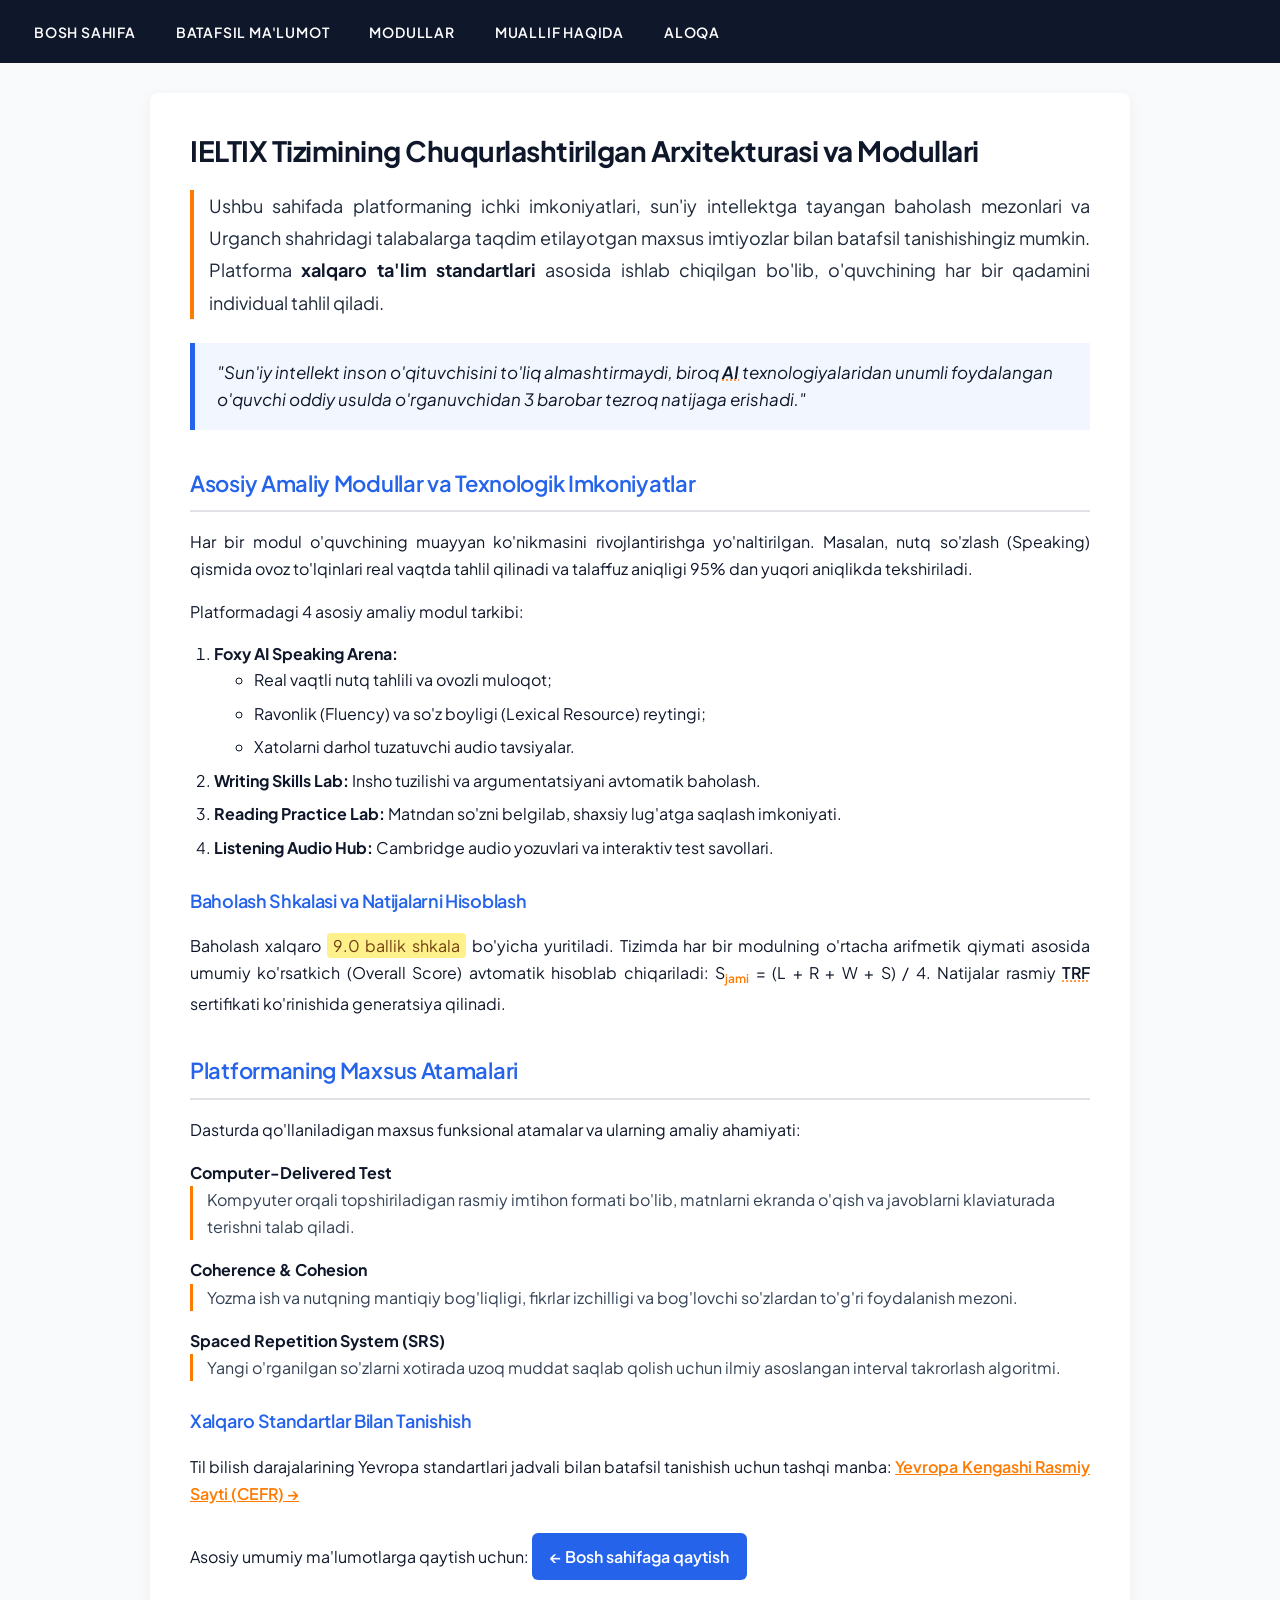
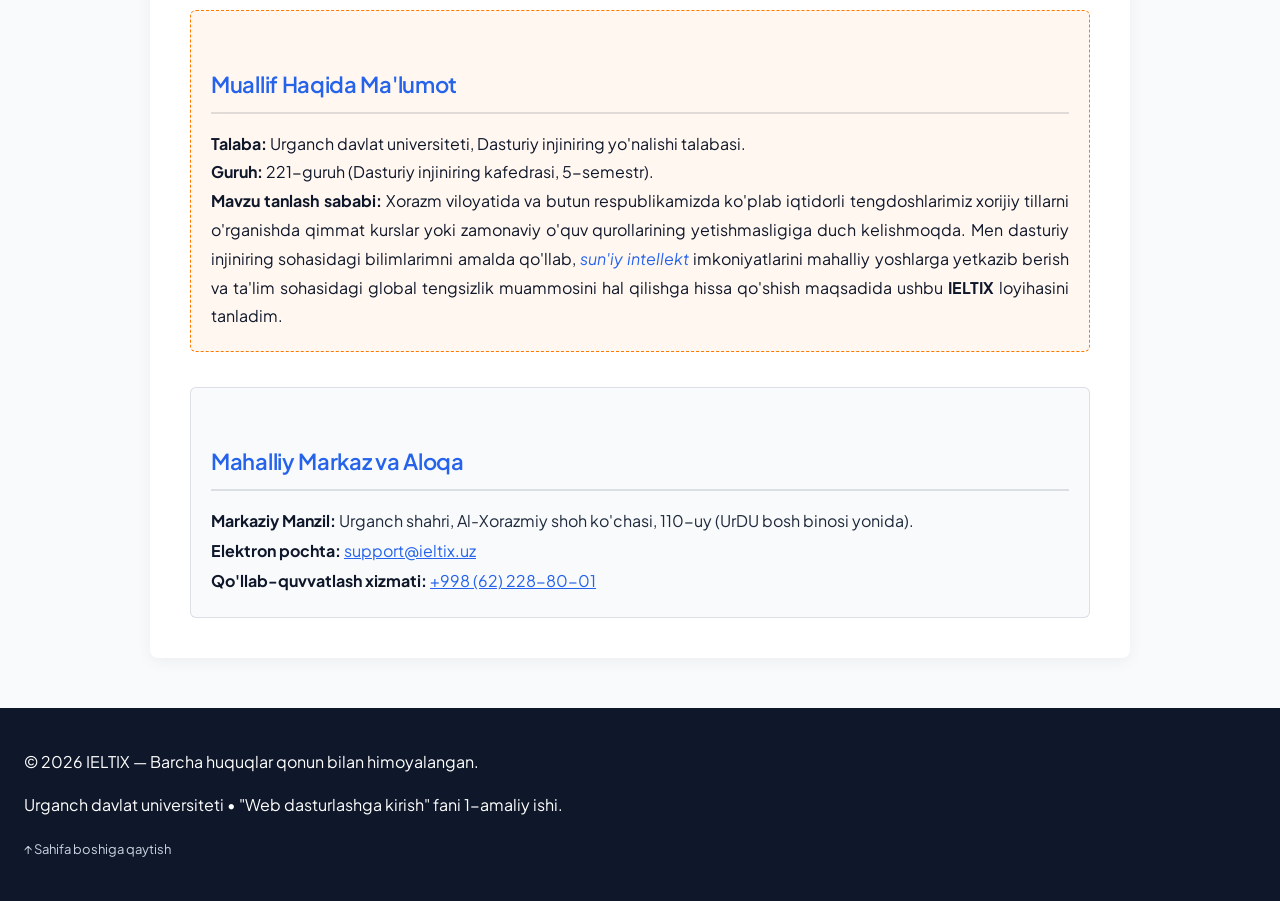
==== amaliy-01/batafsil.html @ 07a04989 "1-amaliy ish: HTML5 va CSS3 loyihasi (IELTIX)" ====
<!DOCTYPE html>
<html lang="uz">
<head>
    <meta charset="UTF-8">
    <meta name="viewport" content="width=device-width, initial-scale=1.0">
    <meta name="description" content="IELTIX platformasining batafsil modullari, Foxy AI examiner, Urganch o'quv markazi va amaliy ish muallifi haqida to'liq ma'lumot.">
    <title>IELTIX — Batafsil Ma'lumot va Muallif Haqida</title>
    <link rel="stylesheet" href="css/style.css">
</head>
<body id="yuqoriga">

    <header>
        <nav>
            <ul>
                <li><a href="index.html">Bosh sahifa</a></li>
                <li><a href="batafsil.html">Batafsil ma'lumot</a></li>
                <li><a href="#modullar">Modullar</a></li>
                <li><a href="#muallif">Muallif haqida</a></li>
                <li><a href="#aloqa">Aloqa</a></li>
            </ul>
        </nav>
    </header>

    <main>
        <h1>IELTIX Tizimining Chuqurlashtirilgan Arxitekturasi va Modullari</h1>

        <p class="kirish-matni">
            Ushbu sahifada platformaning ichki imkoniyatlari, sun'iy intellektga tayangan baholash mezonlari va Urganch shahridagi talabalarga taqdim etilayotgan maxsus imtiyozlar bilan batafsil tanishishingiz mumkin. Platforma <strong>xalqaro ta'lim standartlari</strong> asosida ishlab chiqilgan bo'lib, o'quvchining har bir qadamini individual tahlil qiladi.
        </p>

        <blockquote class="shior-iqtibos">
            "Sun'iy intellekt inson o'qituvchisini to'liq almashtirmaydi, biroq <abbr title="Artificial Intelligence">AI</abbr> texnologiyalaridan unumli foydalangan o'quvchi oddiy usulda o'rganuvchidan 3 barobar tezroq natijaga erishadi."
        </blockquote>

        <h2 id="modullar">Asosiy Amaliy Modullar va Texnologik Imkoniyatlar</h2>

        <p>
            Har bir modul o'quvchining muayyan ko'nikmasini rivojlantirishga yo'naltirilgan. Masalan, nutq so'zlash (Speaking) qismida ovoz to'lqinlari real vaqtda tahlil qilinadi va talaffuz aniqligi 95% dan yuqori aniqlikda tekshiriladi.
        </p>

        <p>Platformadagi 4 asosiy amaliy modul tarkibi:</p>
        <ol class="raqamli-royxat">
            <li><strong>Foxy AI Speaking Arena:</strong>
                <ul>
                    <li>Real vaqtli nutq tahlili va ovozli muloqot;</li>
                    <li>Ravonlik (Fluency) va so'z boyligi (Lexical Resource) reytingi;</li>
                    <li>Xatolarni darhol tuzatuvchi audio tavsiyalar.</li>
                </ul>
            </li>
            <li><strong>Writing Skills Lab:</strong> Insho tuzilishi va argumentatsiyani avtomatik baholash.</li>
            <li><strong>Reading Practice Lab:</strong> Matndan so'zni belgilab, shaxsiy lug'atga saqlash imkoniyati.</li>
            <li><strong>Listening Audio Hub:</strong> Cambridge audio yozuvlari va interaktiv test savollari.</li>
        </ol>

        <h3>Baholash Shkalasi va Natijalarni Hisoblash</h3>

        <p>
            Baholash xalqaro <mark>9.0 ballik shkala</mark> bo'yicha yuritiladi. Tizimda har bir modulning o'rtacha arifmetik qiymati asosida umumiy ko'rsatkich (Overall Score) avtomatik hisoblab chiqariladi:
            S<sub>jami</sub> = (L + R + W + S) / 4. Natijalar rasmiy <abbr title="Test Report Form">TRF</abbr> sertifikati ko'rinishida generatsiya qilinadi.
        </p>

        <h2 id="lugat">Platformaning Maxsus Atamalari</h2>

        <p>
            Dasturda qo'llaniladigan maxsus funksional atamalar va ularning amaliy ahamiyati:
        </p>

        <dl class="atamalar-toplami">
            <dt><strong>Computer-Delivered Test</strong></dt>
            <dd>Kompyuter orqali topshiriladigan rasmiy imtihon formati bo'lib, matnlarni ekranda o'qish va javoblarni klaviaturada terishni talab qiladi.</dd>

            <dt><strong>Coherence &amp; Cohesion</strong></dt>
            <dd>Yozma ish va nutqning mantiqiy bog'liqligi, fikrlar izchilligi va bog'lovchi so'zlardan to'g'ri foydalanish mezoni.</dd>

            <dt><strong>Spaced Repetition System (SRS)</strong></dt>
            <dd>Yangi o'rganilgan so'zlarni xotirada uzoq muddat saqlab qolish uchun ilmiy asoslangan interval takrorlash algoritmi.</dd>
        </dl>

        <section class="qoshimcha-manbalar">
            <h3>Xalqaro Standartlar Bilan Tanishish</h3>
            <p>
                Til bilish darajalarining Yevropa standartlari jadvali bilan batafsil tanishish uchun tashqi manba:
                <a href="https://www.coe.int/en/web/common-european-framework-reference-languages" target="_blank" rel="noopener" class="tashqi-havola">Yevropa Kengashi Rasmiy Sayti (CEFR) &rarr;</a>
            </p>
            <p>
                Asosiy umumiy ma'lumotlarga qaytish uchun:
                <a href="index.html" class="tugma-havola">&larr; Bosh sahifaga qaytish</a>
            </p>
        </section>

        <section id="muallif" class="muallif-bloki">
            <h2>Muallif Haqida Ma'lumot</h2>
            <p>
                <strong>Talaba:</strong> Urganch davlat universiteti, Dasturiy injiniring yo'nalishi talabasi.<br>
                <strong>Guruh:</strong> 221-guruh (Dasturiy injiniring kafedrasi, 5-semestr).<br>
                <strong>Mavzu tanlash sababi:</strong> Xorazm viloyatida va butun respublikamizda ko'plab iqtidorli tengdoshlarimiz xorijiy tillarni o'rganishda qimmat kurslar yoki zamonaviy o'quv qurollarining yetishmasligiga duch kelishmoqda. Men dasturiy injiniring sohasidagi bilimlarimni amalda qo'llab, <em>sun'iy intellekt</em> imkoniyatlarini mahalliy yoshlarga yetkazib berish va ta'lim sohasidagi global tengsizlik muammosini hal qilishga hissa qo'shish maqsadida ushbu <strong>IELTIX</strong> loyihasini tanladim.
            </p>
        </section>

        <section id="aloqa">
            <h2>Mahalliy Markaz va Aloqa</h2>
            <address>
                <strong>Markaziy Manzil:</strong> Urganch shahri, Al-Xorazmiy shoh ko'chasi, 110-uy (UrDU bosh binosi yonida).<br>
                <strong>Elektron pochta:</strong> <a href="mailto:support@ieltix.uz">support@ieltix.uz</a><br>
                <strong>Qo'llab-quvvatlash xizmati:</strong> <a href="tel:+998622288001">+998 (62) 228-80-01</a>
            </address>
        </section>
    </main>

    <footer>
        <p>&copy;&nbsp;2026 IELTIX &mdash; Barcha huquqlar qonun bilan himoyalangan.</p>
        <p>Urganch davlat universiteti &bull; "Web dasturlashga kirish" fani 1-amaliy ishi.</p>
        <p><a href="#yuqoriga" class="yuqoriga-link">&uarr;&nbsp;Sahifa boshiga qaytish</a></p>
    </footer>

</body>
</html>
---- amaliy-01/css/style.css ----
@import url('https://fonts.googleapis.com/css2?family=Plus+Jakarta+Sans:ital,wght@0,400;0,600;0,700;1,400&display=swap');

:root {
    --asosiy-rang: #0f172a;
    --ikkilamchi-rang: #2563eb;
    --aktsent-rang: #ff7a00;
    --fon-oq: white;
    --och-fon: rgb(248, 250, 252);
    --chegara-rangi: rgba(15, 23, 42, 0.12);
    --iqtibos-fon: rgba(37, 99, 235, 0.06);
}

body {
    font-family: 'Plus Jakarta Sans', Arial, sans-serif;
    font-size: 16px;
    line-height: 1.7;
    background-color: var(--och-fon);
    color: var(--asosiy-rang);
    margin: 0;
    padding: 0;
}

header {
    background-color: var(--asosiy-rang);
    padding: 18px 24px;
}

main {
    max-width: 900px;
    margin: 30px auto;
    background-color: var(--fon-oq);
    padding: 40px;
    border-radius: 8px;
    box-shadow: 0 4px 15px rgba(0, 0, 0, 0.05);
}

footer {
    background-color: var(--asosiy-rang);
    color: var(--fon-oq);
    text-align: center;
    padding: 24px;
    margin-top: 50px;
    font-size: 14px;
}

h1 {
    font-size: 28px;
    font-weight: 700;
    color: var(--asosiy-rang);
    line-height: 1.3;
    letter-spacing: -0.5px;
    margin-top: 0;
    margin-bottom: 20px;
}

h2, h3 {
    color: var(--ikkilamchi-rang);
    font-weight: 600;
    letter-spacing: -0.3px;
}

h2 {
    font-size: 22px;
    margin-top: 35px;
    margin-bottom: 15px;
    border-bottom: 2px solid var(--chegara-rangi);
    padding-bottom: 8px;
}

h3 {
    font-size: 18px;
    margin-top: 25px;
    margin-bottom: 12px;
}

p {
    font-size: 16px;
    text-align: justify;
    margin-bottom: 16px;
}

.kirish-matni {
    font-size: 18px;
    line-height: 1.8;
    color: #1e293b;
    border-left: 4px solid var(--aktsent-rang);
    padding-left: 15px;
}

.izoh {
    font-style: italic;
    color: #475569;
}

strong {
    font-weight: 700;
    color: var(--asosiy-rang);
}

em {
    font-style: italic;
    color: var(--ikkilamchi-rang);
}

mark {
    background-color: #fef08a;
    color: #713f12;
    padding: 2px 6px;
    border-radius: 4px;
}

sub, sup {
    font-size: 12px;
    font-weight: 600;
    color: var(--aktsent-rang);
}

blockquote {
    background-color: var(--iqtibos-fon);
    border-left: 5px solid var(--ikkilamchi-rang);
    margin: 24px 0;
    padding: 16px 22px;
    font-size: 17px;
    font-style: italic;
    line-height: 1.6;
}

abbr {
    text-decoration: underline dotted var(--aktsent-rang);
    cursor: help;
    font-weight: 600;
}

nav ul {
    list-style-type: none;
    margin: 0;
    padding: 0;
    display: flex;
    flex-wrap: wrap;
    gap: 20px;
}

nav a {
    color: var(--fon-oq);
    font-weight: 600;
    text-decoration: none;
    text-transform: uppercase;
    font-size: 14px;
    letter-spacing: 0.8px;
    padding: 6px 10px;
    border-radius: 4px;
}

nav a:visited {
    color: #e2e8f0;
}

nav a:hover {
    background-color: var(--aktsent-rang);
    color: var(--fon-oq);
}

a {
    color: var(--ikkilamchi-rang);
    text-decoration: underline;
}

a:visited {
    color: #6366f1;
}

a:hover {
    color: var(--aktsent-rang);
    text-decoration: none;
}

.tugma-havola {
    display: inline-block;
    background-color: var(--ikkilamchi-rang);
    color: var(--fon-oq);
    padding: 10px 18px;
    border-radius: 6px;
    text-decoration: none;
    font-weight: 600;
    margin-top: 10px;
}

.tugma-havola:hover {
    background-color: var(--aktsent-rang);
    color: var(--fon-oq);
}

.tashqi-havola {
    font-weight: 600;
    color: var(--aktsent-rang);
}

.yuqoriga-link {
    color: #cbd5e1;
    font-size: 13px;
    text-decoration: none;
}

.yuqoriga-link:hover {
    color: var(--aktsent-rang);
    text-decoration: underline;
}

.asosiy-royxat, .raqamli-royxat {
    padding-left: 24px;
    margin-bottom: 20px;
}

.asosiy-royxat li, .raqamli-royxat li {
    margin-bottom: 8px;
    line-height: 1.6;
}

.atamalar-toplami dt {
    color: var(--asosiy-rang);
    font-weight: 700;
    font-size: 16px;
    margin-top: 16px;
}

.atamalar-toplami dd {
    margin-left: 0;
    padding-left: 14px;
    border-left: 3px solid var(--aktsent-rang);
    color: #334155;
    margin-bottom: 12px;
}

#aloqa {
    background-color: var(--och-fon);
    border: 1px solid var(--chegara-rangi);
    border-radius: 6px;
    padding: 20px;
    margin-top: 35px;
}

#aloqa address {
    font-style: normal;
    line-height: 1.9;
    color: #1e293b;
}

#muallif, .muallif-bloki {
    background-color: rgba(255, 122, 0, 0.06);
    border: 1px dashed var(--aktsent-rang);
    border-radius: 6px;
    padding: 20px;
    margin-top: 30px;
}

#muallif p {
    margin-bottom: 0;
    line-height: 1.8;
}
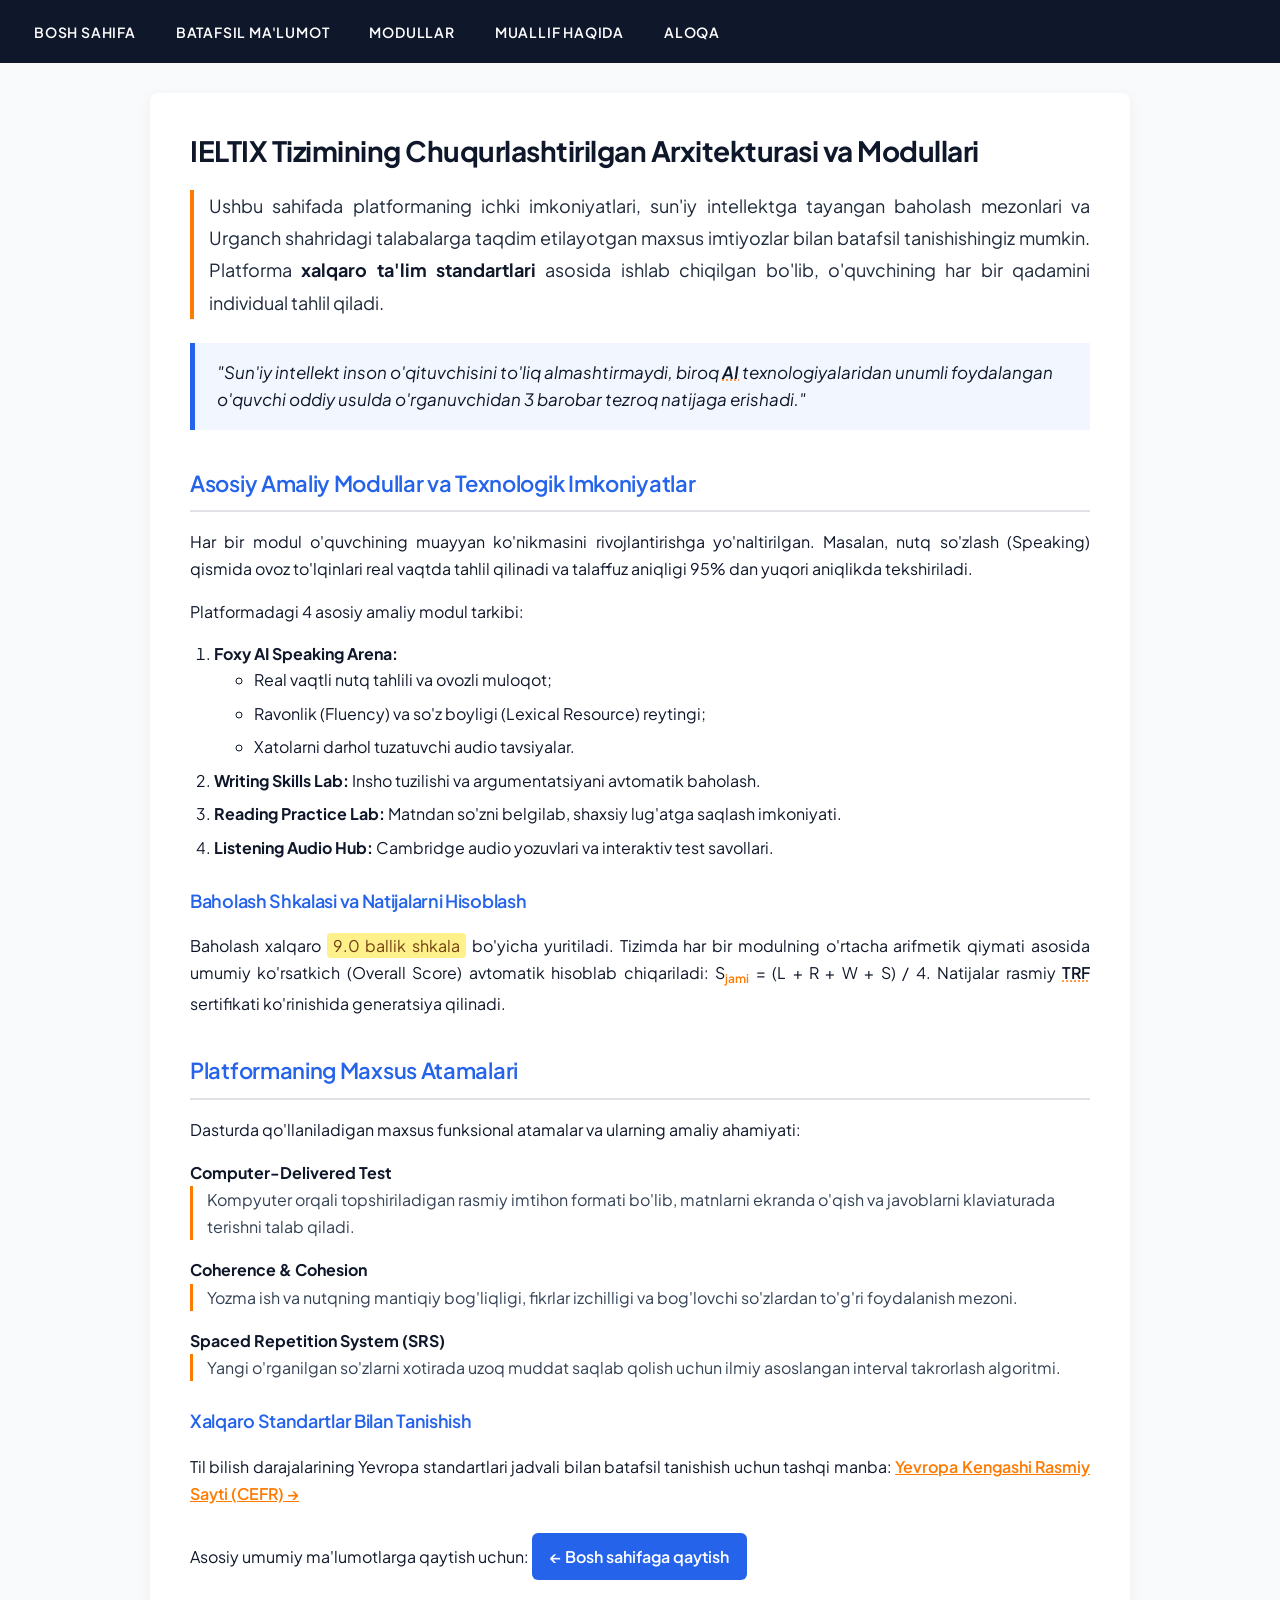
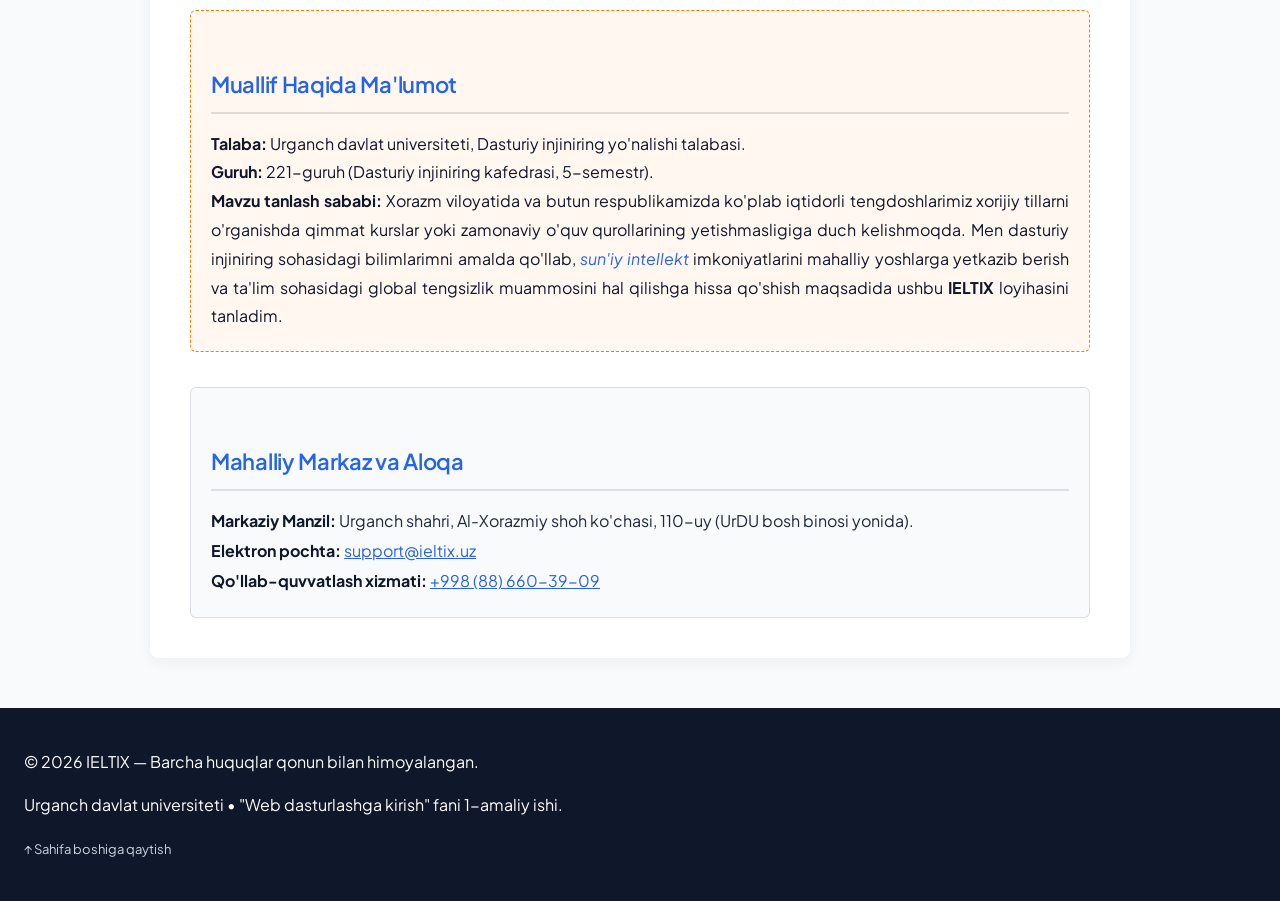
==== commit e1f5e78d: "batafsil.html yangilandi (aloqa va formatlash)" ====
--- a/amaliy-01/batafsil.html
+++ b/amaliy-01/batafsil.html
@@ -1,12 +1,15 @@
 <!DOCTYPE html>
 <html lang="uz">
+
 <head>
     <meta charset="UTF-8">
     <meta name="viewport" content="width=device-width, initial-scale=1.0">
-    <meta name="description" content="IELTIX platformasining batafsil modullari, Foxy AI examiner, Urganch o'quv markazi va amaliy ish muallifi haqida to'liq ma'lumot.">
+    <meta name="description"
+        content="IELTIX platformasining batafsil modullari, Foxy AI examiner, Urganch o'quv markazi va amaliy ish muallifi haqida to'liq ma'lumot.">
     <title>IELTIX — Batafsil Ma'lumot va Muallif Haqida</title>
     <link rel="stylesheet" href="css/style.css">
 </head>
+
 <body id="yuqoriga">
 
     <header>
@@ -25,17 +28,24 @@
         <h1>IELTIX Tizimining Chuqurlashtirilgan Arxitekturasi va Modullari</h1>
 
         <p class="kirish-matni">
-            Ushbu sahifada platformaning ichki imkoniyatlari, sun'iy intellektga tayangan baholash mezonlari va Urganch shahridagi talabalarga taqdim etilayotgan maxsus imtiyozlar bilan batafsil tanishishingiz mumkin. Platforma <strong>xalqaro ta'lim standartlari</strong> asosida ishlab chiqilgan bo'lib, o'quvchining har bir qadamini individual tahlil qiladi.
+            Ushbu sahifada platformaning ichki imkoniyatlari, sun'iy intellektga tayangan baholash mezonlari va Urganch
+            shahridagi talabalarga taqdim etilayotgan maxsus imtiyozlar bilan batafsil tanishishingiz mumkin. Platforma
+            <strong>xalqaro ta'lim standartlari</strong> asosida ishlab chiqilgan bo'lib, o'quvchining har bir qadamini
+            individual tahlil qiladi.
         </p>
 
         <blockquote class="shior-iqtibos">
-            "Sun'iy intellekt inson o'qituvchisini to'liq almashtirmaydi, biroq <abbr title="Artificial Intelligence">AI</abbr> texnologiyalaridan unumli foydalangan o'quvchi oddiy usulda o'rganuvchidan 3 barobar tezroq natijaga erishadi."
+            "Sun'iy intellekt inson o'qituvchisini to'liq almashtirmaydi, biroq <abbr
+                title="Artificial Intelligence">AI</abbr> texnologiyalaridan unumli foydalangan o'quvchi oddiy usulda
+            o'rganuvchidan 3 barobar tezroq natijaga erishadi."
         </blockquote>
 
         <h2 id="modullar">Asosiy Amaliy Modullar va Texnologik Imkoniyatlar</h2>
 
         <p>
-            Har bir modul o'quvchining muayyan ko'nikmasini rivojlantirishga yo'naltirilgan. Masalan, nutq so'zlash (Speaking) qismida ovoz to'lqinlari real vaqtda tahlil qilinadi va talaffuz aniqligi 95% dan yuqori aniqlikda tekshiriladi.
+            Har bir modul o'quvchining muayyan ko'nikmasini rivojlantirishga yo'naltirilgan. Masalan, nutq so'zlash
+            (Speaking) qismida ovoz to'lqinlari real vaqtda tahlil qilinadi va talaffuz aniqligi 95% dan yuqori
+            aniqlikda tekshiriladi.
         </p>
 
         <p>Platformadagi 4 asosiy amaliy modul tarkibi:</p>
@@ -48,15 +58,18 @@
                 </ul>
             </li>
             <li><strong>Writing Skills Lab:</strong> Insho tuzilishi va argumentatsiyani avtomatik baholash.</li>
-            <li><strong>Reading Practice Lab:</strong> Matndan so'zni belgilab, shaxsiy lug'atga saqlash imkoniyati.</li>
+            <li><strong>Reading Practice Lab:</strong> Matndan so'zni belgilab, shaxsiy lug'atga saqlash imkoniyati.
+            </li>
             <li><strong>Listening Audio Hub:</strong> Cambridge audio yozuvlari va interaktiv test savollari.</li>
         </ol>
 
         <h3>Baholash Shkalasi va Natijalarni Hisoblash</h3>
 
         <p>
-            Baholash xalqaro <mark>9.0 ballik shkala</mark> bo'yicha yuritiladi. Tizimda har bir modulning o'rtacha arifmetik qiymati asosida umumiy ko'rsatkich (Overall Score) avtomatik hisoblab chiqariladi:
-            S<sub>jami</sub> = (L + R + W + S) / 4. Natijalar rasmiy <abbr title="Test Report Form">TRF</abbr> sertifikati ko'rinishida generatsiya qilinadi.
+            Baholash xalqaro <mark>9.0 ballik shkala</mark> bo'yicha yuritiladi. Tizimda har bir modulning o'rtacha
+            arifmetik qiymati asosida umumiy ko'rsatkich (Overall Score) avtomatik hisoblab chiqariladi:
+            S<sub>jami</sub> = (L + R + W + S) / 4. Natijalar rasmiy <abbr title="Test Report Form">TRF</abbr>
+            sertifikati ko'rinishida generatsiya qilinadi.
         </p>
 
         <h2 id="lugat">Platformaning Maxsus Atamalari</h2>
@@ -67,20 +80,24 @@
 
         <dl class="atamalar-toplami">
             <dt><strong>Computer-Delivered Test</strong></dt>
-            <dd>Kompyuter orqali topshiriladigan rasmiy imtihon formati bo'lib, matnlarni ekranda o'qish va javoblarni klaviaturada terishni talab qiladi.</dd>
+            <dd>Kompyuter orqali topshiriladigan rasmiy imtihon formati bo'lib, matnlarni ekranda o'qish va javoblarni
+                klaviaturada terishni talab qiladi.</dd>
 
             <dt><strong>Coherence &amp; Cohesion</strong></dt>
-            <dd>Yozma ish va nutqning mantiqiy bog'liqligi, fikrlar izchilligi va bog'lovchi so'zlardan to'g'ri foydalanish mezoni.</dd>
+            <dd>Yozma ish va nutqning mantiqiy bog'liqligi, fikrlar izchilligi va bog'lovchi so'zlardan to'g'ri
+                foydalanish mezoni.</dd>
 
             <dt><strong>Spaced Repetition System (SRS)</strong></dt>
-            <dd>Yangi o'rganilgan so'zlarni xotirada uzoq muddat saqlab qolish uchun ilmiy asoslangan interval takrorlash algoritmi.</dd>
+            <dd>Yangi o'rganilgan so'zlarni xotirada uzoq muddat saqlab qolish uchun ilmiy asoslangan interval
+                takrorlash algoritmi.</dd>
         </dl>
 
         <section class="qoshimcha-manbalar">
             <h3>Xalqaro Standartlar Bilan Tanishish</h3>
             <p>
                 Til bilish darajalarining Yevropa standartlari jadvali bilan batafsil tanishish uchun tashqi manba:
-                <a href="https://www.coe.int/en/web/common-european-framework-reference-languages" target="_blank" rel="noopener" class="tashqi-havola">Yevropa Kengashi Rasmiy Sayti (CEFR) &rarr;</a>
+                <a href="https://www.coe.int/en/web/common-european-framework-reference-languages" target="_blank"
+                    rel="noopener" class="tashqi-havola">Yevropa Kengashi Rasmiy Sayti (CEFR) &rarr;</a>
             </p>
             <p>
                 Asosiy umumiy ma'lumotlarga qaytish uchun:
@@ -93,16 +110,22 @@
             <p>
                 <strong>Talaba:</strong> Urganch davlat universiteti, Dasturiy injiniring yo'nalishi talabasi.<br>
                 <strong>Guruh:</strong> 221-guruh (Dasturiy injiniring kafedrasi, 5-semestr).<br>
-                <strong>Mavzu tanlash sababi:</strong> Xorazm viloyatida va butun respublikamizda ko'plab iqtidorli tengdoshlarimiz xorijiy tillarni o'rganishda qimmat kurslar yoki zamonaviy o'quv qurollarining yetishmasligiga duch kelishmoqda. Men dasturiy injiniring sohasidagi bilimlarimni amalda qo'llab, <em>sun'iy intellekt</em> imkoniyatlarini mahalliy yoshlarga yetkazib berish va ta'lim sohasidagi global tengsizlik muammosini hal qilishga hissa qo'shish maqsadida ushbu <strong>IELTIX</strong> loyihasini tanladim.
+                <strong>Mavzu tanlash sababi:</strong> Xorazm viloyatida va butun respublikamizda ko'plab iqtidorli
+                tengdoshlarimiz xorijiy tillarni o'rganishda qimmat kurslar yoki zamonaviy o'quv qurollarining
+                yetishmasligiga duch kelishmoqda. Men dasturiy injiniring sohasidagi bilimlarimni amalda qo'llab,
+                <em>sun'iy intellekt</em> imkoniyatlarini mahalliy yoshlarga yetkazib berish va ta'lim sohasidagi global
+                tengsizlik muammosini hal qilishga hissa qo'shish maqsadida ushbu <strong>IELTIX</strong> loyihasini
+                tanladim.
             </p>
         </section>
 
         <section id="aloqa">
             <h2>Mahalliy Markaz va Aloqa</h2>
             <address>
-                <strong>Markaziy Manzil:</strong> Urganch shahri, Al-Xorazmiy shoh ko'chasi, 110-uy (UrDU bosh binosi yonida).<br>
+                <strong>Markaziy Manzil:</strong> Urganch shahri, Al-Xorazmiy shoh ko'chasi, 110-uy (UrDU bosh binosi
+                yonida).<br>
                 <strong>Elektron pochta:</strong> <a href="mailto:support@ieltix.uz">support@ieltix.uz</a><br>
-                <strong>Qo'llab-quvvatlash xizmati:</strong> <a href="tel:+998622288001">+998 (62) 228-80-01</a>
+                <strong>Qo'llab-quvvatlash xizmati:</strong> <a href="tel:+998886603909">+998 (88) 660-39-09</a>
             </address>
         </section>
     </main>
@@ -114,4 +137,5 @@
     </footer>
 
 </body>
-</html>
+
+</html>
